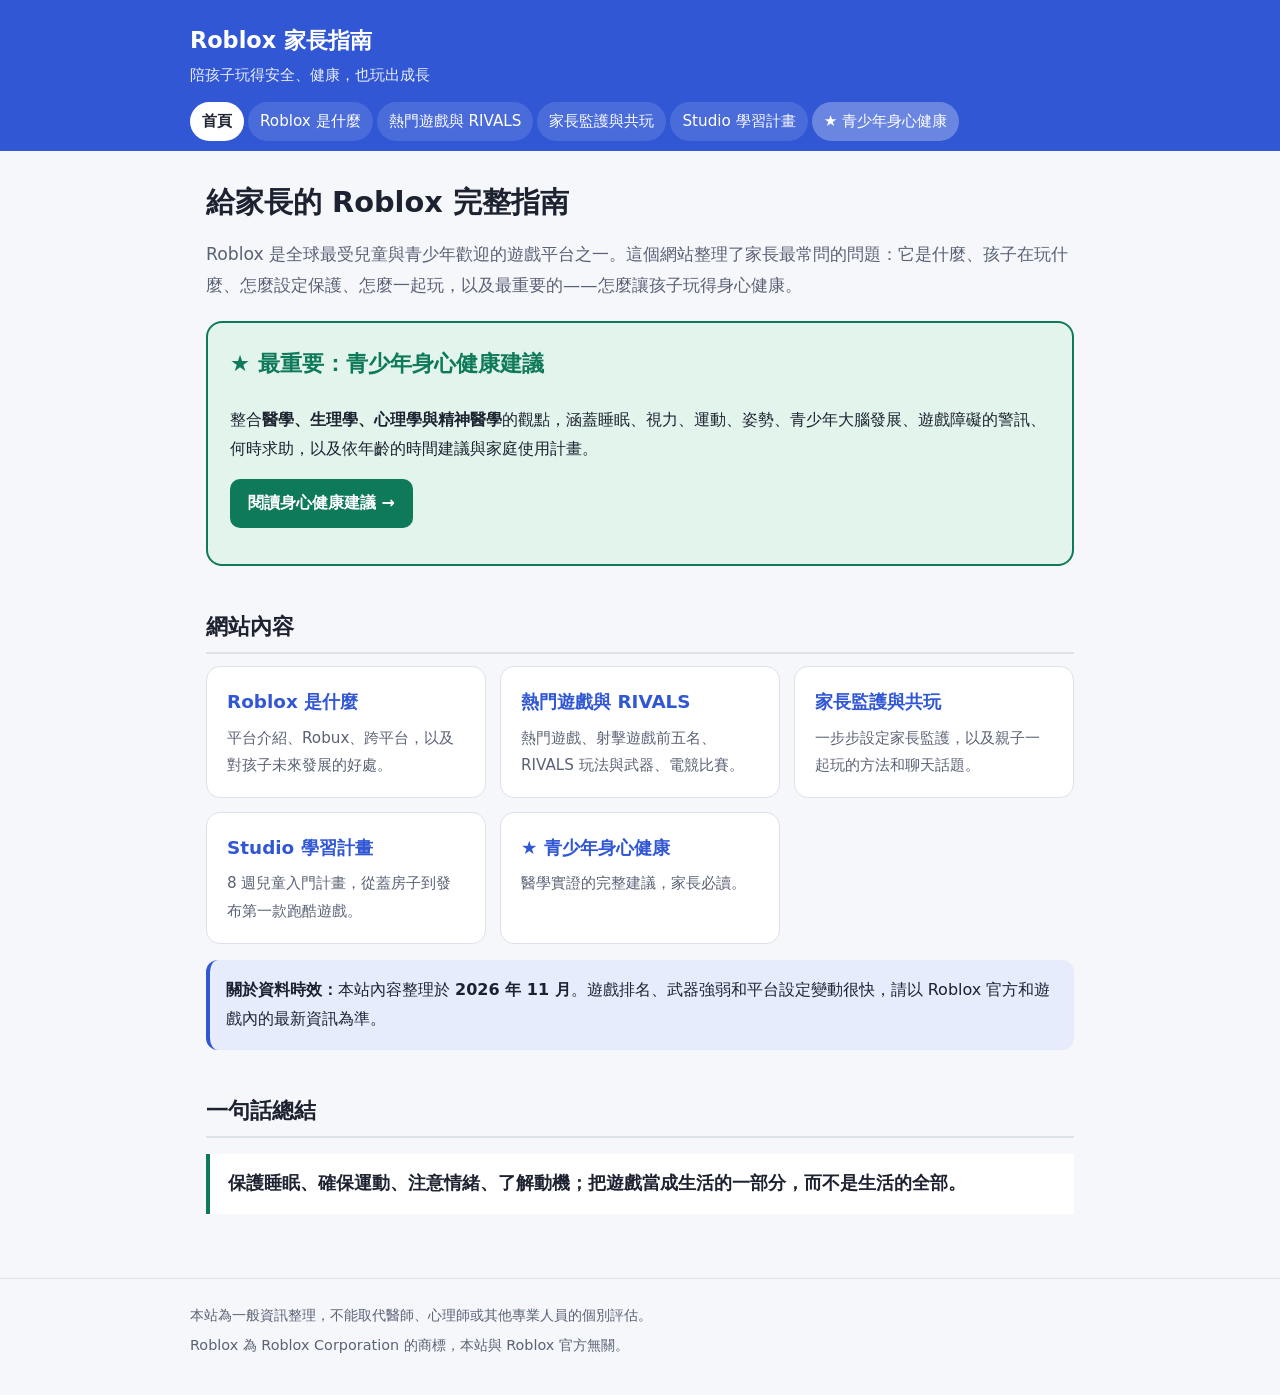
==== index.html @ 9ba8feb0 "Add Roblox parent guide static site Co-Authored-By: Claude Opus 5.5 <noreply@anthropic.com>" ====
<!doctype html>
<html lang="zh-Hant">
<head>
<meta charset="utf-8">
<meta name="viewport" content="width=device-width, initial-scale=1">
<title>Roblox 家長指南</title>
<meta name="description" content="給家長的 Roblox 完整指南：平台介紹、熱門遊戲、家長監護設定、親子共玩、Roblox Studio 學習計畫，以及依據醫學與心理學整理的青少年身心健康建議。">
<link rel="icon" href="favicon.svg" type="image/svg+xml">
<link rel="stylesheet" href="style.css">
</head>
<body>
<header class="site"><div class="inner">
  <a class="brand" href="index.html">Roblox 家長指南</a>
  <p>陪孩子玩得安全、健康，也玩出成長</p>
  <nav class="site">
    <a href="index.html" aria-current="page">首頁</a>
    <a href="what.html">Roblox 是什麼</a>
    <a href="games.html">熱門遊戲與 RIVALS</a>
    <a href="parents.html">家長監護與共玩</a>
    <a href="studio.html">Studio 學習計畫</a>
    <a href="health.html" class="health">★ 青少年身心健康</a>
  </nav>
</div></header>
<main>
  <h1>給家長的 Roblox 完整指南</h1>
  <p class="lead">Roblox 是全球最受兒童與青少年歡迎的遊戲平台之一。這個網站整理了家長最常問的問題：它是什麼、孩子在玩什麼、怎麼設定保護、怎麼一起玩，以及最重要的——怎麼讓孩子玩得身心健康。</p>

  <section class="feature">
    <h2>★ 最重要：青少年身心健康建議</h2>
    <p>整合<strong>醫學、生理學、心理學與精神醫學</strong>的觀點，涵蓋睡眠、視力、運動、姿勢、青少年大腦發展、遊戲障礙的警訊、何時求助，以及依年齡的時間建議與家庭使用計畫。</p>
    <p><a class="btn" href="health.html">閱讀身心健康建議 →</a></p>
  </section>

  <h2>網站內容</h2>
  <div class="grid">
    <a class="card" href="what.html"><h3>Roblox 是什麼</h3><p>平台介紹、Robux、跨平台，以及對孩子未來發展的好處。</p></a>
    <a class="card" href="games.html"><h3>熱門遊戲與 RIVALS</h3><p>熱門遊戲、射擊遊戲前五名、RIVALS 玩法與武器、電競比賽。</p></a>
    <a class="card" href="parents.html"><h3>家長監護與共玩</h3><p>一步步設定家長監護，以及親子一起玩的方法和聊天話題。</p></a>
    <a class="card" href="studio.html"><h3>Studio 學習計畫</h3><p>8 週兒童入門計畫，從蓋房子到發布第一款跑酷遊戲。</p></a>
    <a class="card" href="health.html"><h3>★ 青少年身心健康</h3><p>醫學實證的完整建議，家長必讀。</p></a>
  </div>

  <div class="note">
    <p><strong>關於資料時效：</strong>本站內容整理於 <strong>2026 年 11 月</strong>。遊戲排名、武器強弱和平台設定變動很快，請以 Roblox 官方和遊戲內的最新資訊為準。</p>
  </div>

  <h2>一句話總結</h2>
  <blockquote>保護睡眠、確保運動、注意情緒、了解動機；把遊戲當成生活的一部分，而不是生活的全部。</blockquote>
</main>
<footer><div class="inner">
  <p>本站為一般資訊整理，不能取代醫師、心理師或其他專業人員的個別評估。</p>
  <p>Roblox 為 Roblox Corporation 的商標，本站與 Roblox 官方無關。</p>
</div></footer>
</body>
</html>
---- style.css ----
:root {
  --bg: #f6f7fb;
  --card: #ffffff;
  --text: #1d2230;
  --muted: #5a6275;
  --accent: #3157d5;
  --accent-soft: #e6ecfc;
  --health: #0f7a5a;
  --health-soft: #e2f4ec;
  --warn: #b45309;
  --warn-soft: #fef3e2;
  --danger: #b42318;
  --danger-soft: #fdecea;
  --border: #dde1ea;
  --code-bg: #f0f2f7;
}
@media (prefers-color-scheme: dark) {
  :root {
    --bg: #11141b;
    --card: #1a1e28;
    --text: #e6e9f0;
    --muted: #a2a9b9;
    --accent: #7d9bff;
    --accent-soft: #232c45;
    --health: #4cc79a;
    --health-soft: #18332a;
    --warn: #f5a524;
    --warn-soft: #33281a;
    --danger: #ff8a80;
    --danger-soft: #3a1f1d;
    --border: #2c3242;
    --code-bg: #232836;
  }
}
* { box-sizing: border-box; }
html { -webkit-text-size-adjust: 100%; }
body {
  margin: 0;
  background: var(--bg);
  color: var(--text);
  font-family: "Noto Sans TC", "Microsoft JhengHei", "PingFang TC", system-ui, sans-serif;
  line-height: 1.8;
}
a { color: var(--accent); }
header.site { background: var(--accent); color: #fff; padding: 20px 16px 0; }
@media (prefers-color-scheme: dark) { header.site { background: #2a3f8f; } }
header.site .inner, main, footer .inner { max-width: 900px; margin: 0 auto; }
header.site .brand { color: #fff; text-decoration: none; font-size: 1.4rem; font-weight: 700; }
header.site p { margin: 2px 0 12px; opacity: .9; font-size: .95rem; }
nav.site { display: flex; flex-wrap: wrap; gap: 4px; padding-bottom: 10px; }
nav.site a {
  color: #fff; text-decoration: none; padding: 6px 12px; border-radius: 999px;
  font-size: .95rem; background: rgba(255,255,255,.12);
}
nav.site a:hover { background: rgba(255,255,255,.25); }
nav.site a[aria-current="page"] { background: #fff; color: #1d2230; font-weight: 700; }
nav.site a.health { background: rgba(255,255,255,.28); }
main { padding: 24px 16px 48px; }
h1 { font-size: 1.8rem; line-height: 1.35; margin: 8px 0 12px; }
h2 { font-size: 1.4rem; margin: 40px 0 12px; padding-bottom: 6px; border-bottom: 2px solid var(--border); }
h3 { font-size: 1.15rem; margin: 28px 0 8px; }
h4 { margin: 18px 0 6px; }
.lead { font-size: 1.08rem; color: var(--muted); }
.card {
  background: var(--card); border: 1px solid var(--border); border-radius: 14px;
  padding: 18px 20px; margin: 16px 0;
}
.grid { display: grid; grid-template-columns: repeat(auto-fit, minmax(240px, 1fr)); gap: 14px; }
.grid a.card { display: block; text-decoration: none; color: var(--text); margin: 0; transition: transform .15s; }
.grid a.card:hover { transform: translateY(-2px); border-color: var(--accent); }
.grid a.card h3 { margin: 0 0 6px; color: var(--accent); }
.grid a.card p { margin: 0; color: var(--muted); font-size: .95rem; }
.feature {
  background: var(--health-soft); border: 2px solid var(--health); border-radius: 16px;
  padding: 20px 22px; margin: 20px 0;
}
.feature h2 { border: 0; margin-top: 0; color: var(--health); }
.btn {
  display: inline-block; background: var(--health); color: #fff; text-decoration: none;
  padding: 10px 18px; border-radius: 10px; font-weight: 700;
}
@media (prefers-color-scheme: dark) { .btn { color: #0d1a15; } }
.note, .warn, .danger, .tip { border-radius: 12px; padding: 12px 16px; margin: 16px 0; }
.note { background: var(--accent-soft); border-left: 4px solid var(--accent); }
.tip { background: var(--health-soft); border-left: 4px solid var(--health); }
.warn { background: var(--warn-soft); border-left: 4px solid var(--warn); }
.danger { background: var(--danger-soft); border-left: 4px solid var(--danger); }
.note p, .warn p, .danger p, .tip p { margin: 4px 0; }
.table-wrap { overflow-x: auto; margin: 12px 0; }
table { border-collapse: collapse; width: 100%; background: var(--card); font-size: .96rem; }
th, td { border: 1px solid var(--border); padding: 8px 10px; text-align: left; vertical-align: top; }
th { background: var(--accent-soft); white-space: nowrap; }
code { background: var(--code-bg); padding: 1px 6px; border-radius: 5px; font-family: Consolas, "Cascadia Code", monospace; font-size: .92em; }
pre { background: var(--code-bg); padding: 14px 16px; border-radius: 10px; overflow-x: auto; line-height: 1.55; }
pre code { background: none; padding: 0; }
blockquote { margin: 16px 0; padding: 14px 18px; border-left: 4px solid var(--health); background: var(--card); font-size: 1.1rem; font-weight: 700; }
.toc { background: var(--card); border: 1px solid var(--border); border-radius: 12px; padding: 12px 18px; }
.toc ol { margin: 6px 0; padding-left: 22px; }
.sources { font-size: .9rem; color: var(--muted); }
.sources li { word-break: break-word; }
.badge { display: inline-block; font-size: .8rem; padding: 1px 8px; border-radius: 999px; background: var(--accent-soft); color: var(--accent); font-weight: 700; }
.badge.l1 { background: var(--warn-soft); color: var(--warn); }
.badge.l2 { background: var(--danger-soft); color: var(--danger); }
footer { border-top: 1px solid var(--border); padding: 20px 16px 32px; color: var(--muted); font-size: .9rem; }
footer p { margin: 4px 0; }
@media (max-width: 600px) {
  h1 { font-size: 1.5rem; }
  h2 { font-size: 1.25rem; }
  .card, .feature { padding: 14px 16px; }
}
@media print {
  header.site nav, footer { display: none; }
  body { background: #fff; color: #000; }
}
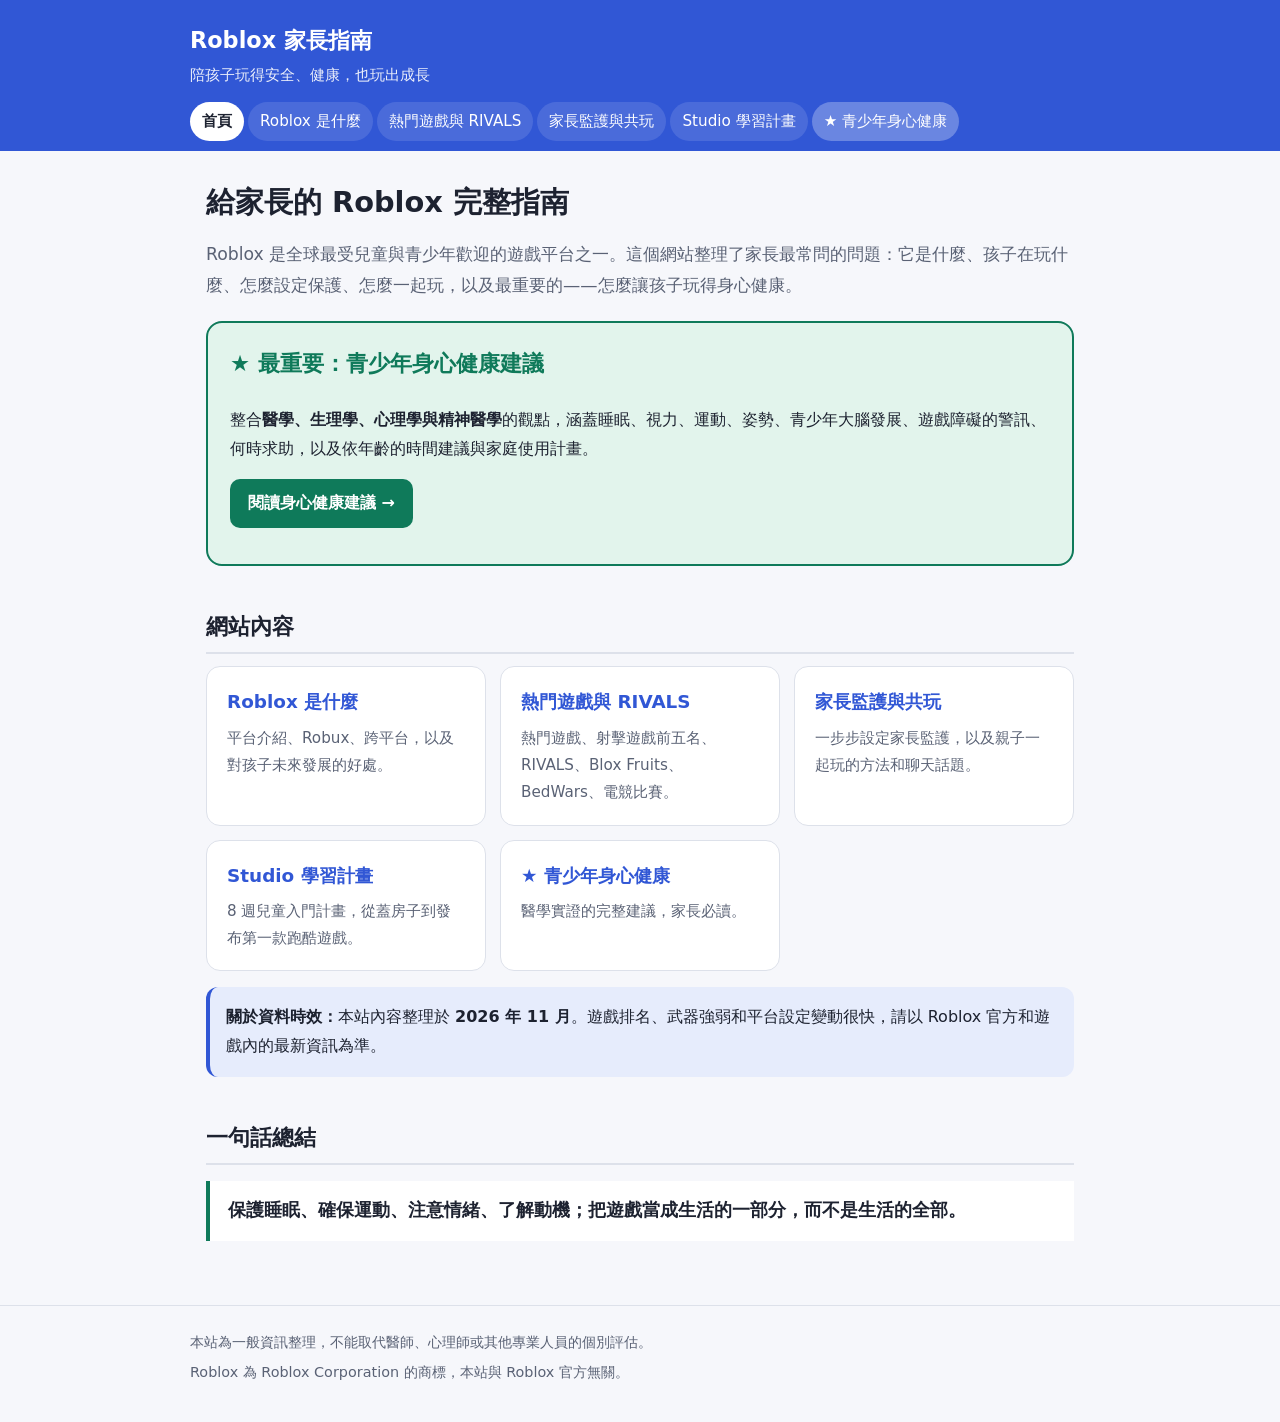
==== commit 378d4ca1: "Add Blox Fruits and BedWars sections to games page Co-Authored-By: Claude Opus 5.5 <noreply@anthropi" ====
--- a/index.html
+++ b/index.html
@@ -5,7 +5,25 @@
 <meta name="viewport" content="width=device-width, initial-scale=1">
 <title>Roblox 家長指南</title>
 <meta name="description" content="給家長的 Roblox 完整指南：平台介紹、熱門遊戲、家長監護設定、親子共玩、Roblox Studio 學習計畫，以及依據醫學與心理學整理的青少年身心健康建議。">
-<link rel="icon" href="favicon.svg" type="image/svg+xml">
+<meta property="og:type" content="website">
+<meta property="og:site_name" content="Roblox 家長指南">
+<meta property="og:title" content="Roblox 家長指南">
+<meta property="og:description" content="給家長的 Roblox 完整指南：平台介紹、熱門遊戲、家長監護設定、親子共玩、Roblox Studio 學習計畫，以及依據醫學與心理學整理的青少年身心健康建議。">
+<meta property="og:url" content="https://kuanyuhou.github.io/roblox-guide/">
+<meta property="og:image" content="https://kuanyuhou.github.io/roblox-guide/og-image.png">
+<meta property="og:image:width" content="1200">
+<meta property="og:image:height" content="630">
+<meta property="og:image:alt" content="Roblox 家長指南：陪孩子玩得安全、健康，也玩出成長">
+<meta property="og:locale" content="zh_TW">
+<meta name="twitter:card" content="summary_large_image">
+<meta name="twitter:title" content="Roblox 家長指南">
+<meta name="twitter:description" content="給家長的 Roblox 完整指南：平台介紹、熱門遊戲、家長監護設定、親子共玩、Roblox Studio 學習計畫，以及依據醫學與心理學整理的青少年身心健康建議。">
+<meta name="twitter:image" content="https://kuanyuhou.github.io/roblox-guide/og-image.png">
+<link rel="icon" href="favicon.ico?v=3" sizes="32x32">
+<link rel="icon" href="favicon.svg?v=3" type="image/svg+xml">
+<link rel="icon" href="favicon-32.png?v=3" type="image/png" sizes="32x32">
+<link rel="icon" href="favicon-192.png?v=3" type="image/png" sizes="192x192">
+<link rel="apple-touch-icon" href="apple-touch-icon.png?v=3">
 <link rel="stylesheet" href="style.css">
 </head>
 <body>
@@ -34,7 +52,7 @@
   <h2>網站內容</h2>
   <div class="grid">
     <a class="card" href="what.html"><h3>Roblox 是什麼</h3><p>平台介紹、Robux、跨平台，以及對孩子未來發展的好處。</p></a>
-    <a class="card" href="games.html"><h3>熱門遊戲與 RIVALS</h3><p>熱門遊戲、射擊遊戲前五名、RIVALS 玩法與武器、電競比賽。</p></a>
+    <a class="card" href="games.html"><h3>熱門遊戲與 RIVALS</h3><p>熱門遊戲、射擊遊戲前五名、RIVALS、Blox Fruits、BedWars、電競比賽。</p></a>
     <a class="card" href="parents.html"><h3>家長監護與共玩</h3><p>一步步設定家長監護，以及親子一起玩的方法和聊天話題。</p></a>
     <a class="card" href="studio.html"><h3>Studio 學習計畫</h3><p>8 週兒童入門計畫，從蓋房子到發布第一款跑酷遊戲。</p></a>
     <a class="card" href="health.html"><h3>★ 青少年身心健康</h3><p>醫學實證的完整建議，家長必讀。</p></a>
